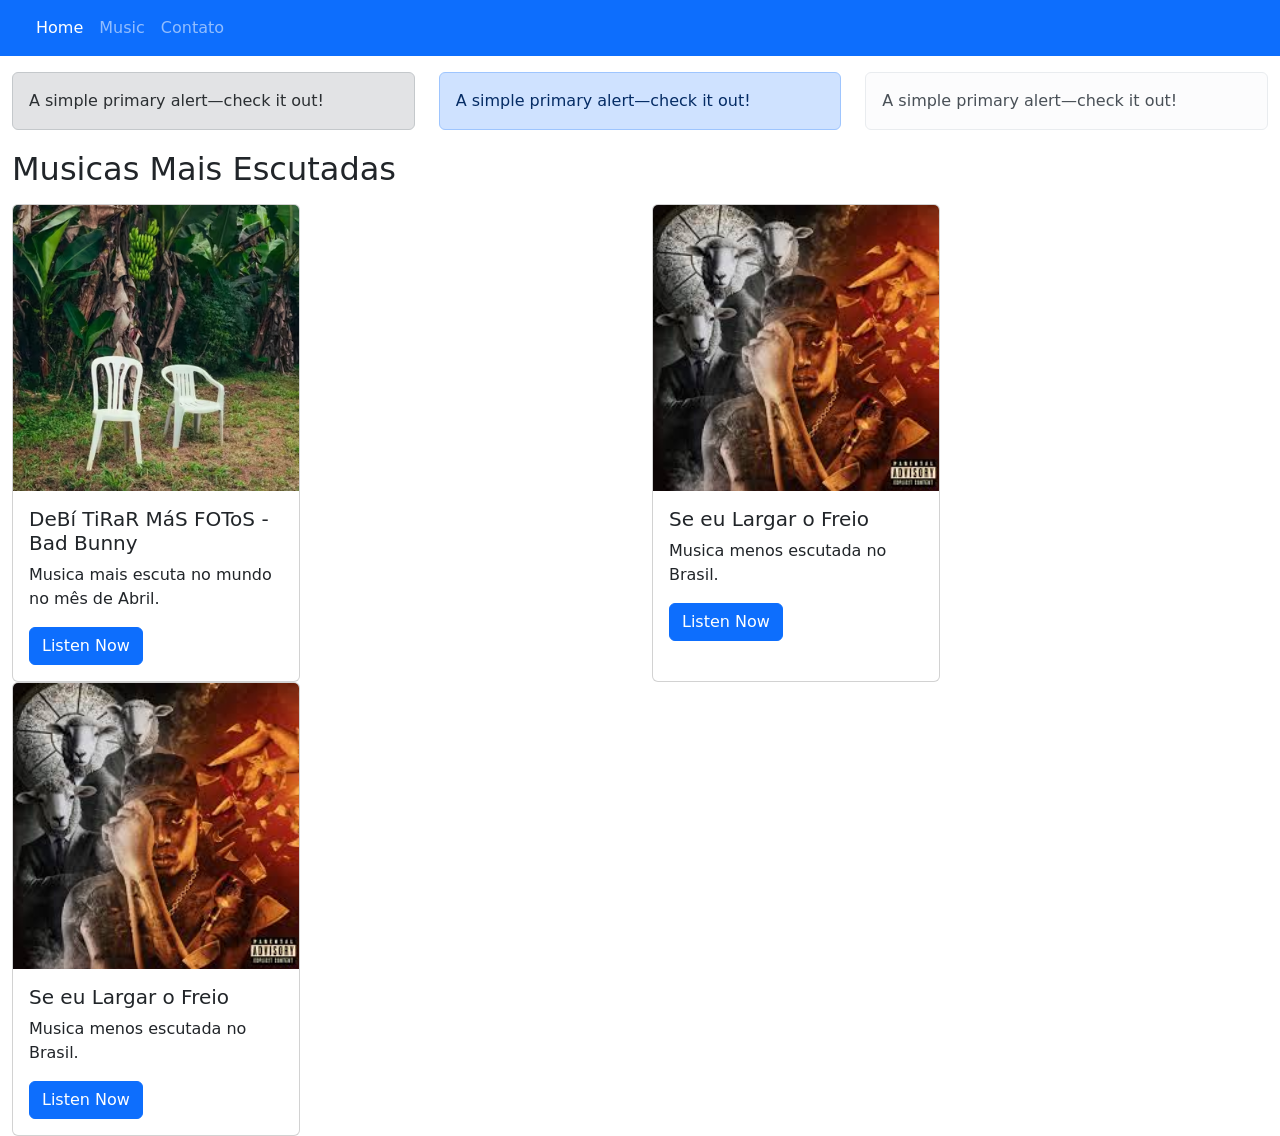
==== index.html @ 6cdc9604 "Projeto Bootstrap" ====
<!DOCTYPE html>
<html lang="en">

<head>
    <meta charset="UTF-8">
    <meta name="viewport" content="width=device-width, initial-scale=1.0">
    <title>Bootstrap - Aula</title>
    <link href="https://cdn.jsdelivr.net/npm/bootstrap@5.3.8/dist/css/bootstrap.min.css" rel="stylesheet">
    <link rel="stylesheet" href="css/style.css">
</head>

<body>

    <nav class="navbar navbar-expand-lg navbar-dark bg-primary">
        <div class="container-fluid">
            <a class="navbar-brand" href="#"><i class="bi bi-apple-music"></i></a>
            <button class="navbar-toggler" type="button" data-bs-toggle="collapse" data-bs-target="#navbarNav"
                aria-controls="navbarNav" aria-expanded="false" aria-label="Toggle navigation">
                <span class="navbar-toggler-icon"></span>
            </button>
            <div class="collapse navbar-collapse" id="navbarNav">
                <ul class="navbar-nav">
                    <li class="nav-item">
                        <a class="nav-link active" aria-current="page" href="index.html">Home</a>
                    </li>
                    <li class="nav-item">
                        <a class="nav-link" href="music.html">Music</a>
                    </li>
                    <li class="nav-item">
                        <a class="nav-link" href="contato.html">Contato</a>
                    </li>
                </ul>
            </div>
        </div>
    </nav>

    <div class="container-fluid mt-3">
        <div class="row ">
            <div class="col-md-4 col-sm-12">
                <div class="alert alert-secondary" role="alert">
                    A simple primary alert—check it out!
                </div>
            </div>
            <div class="col-md-4 col-sm-12">
                <div class="alert alert-primary" role="alert">
                    A simple primary alert—check it out!
                </div>
            </div>
            <div class="col-md-4 col-sm-12">
                <div class="alert alert-light" role="alert">
                    A simple primary alert—check it out!
                </div>
            </div>
        </div>

        <h2 class="mb-3 mt-1">Musicas Mais Escutadas</h2>
        <div class="row">
            <div class="col-md-6 col-sm-12">
                <div class="card h-100" style="width: 18rem;">
                    <img src="img/badbunny.avif" class="card-img-top" alt="...">
                    <div class="card-body">
                        <h5 class="card-title">DeBí TiRaR MáS FOToS - Bad Bunny</h5>
                        <p class="card-text">Musica mais escuta no mundo no mês de Abril.</p>
                        <a href="#" class="btn btn-primary">Listen Now</a>
                    </div>

                </div>

            </div>
            <div class="col-md-6 col-sm-12">
                <div class="card h-100" style="width: 18rem;">
                    <img src="img/largarfreio.jpg" class="card-img-top" alt="...">
                    <div class="card-body">
                        <h5 class="card-title">Se eu Largar o Freio</h5>
                        <p class="card-text">Musica menos escutada no Brasil.</p>
                        <a href="#" class="btn btn-primary">Listen Now</a>
                    </div>
                </div>
            </div>
                <div class="col-md-6 col-sm-12">
                    <div class="card h-100" style="width: 18rem;">
                        <img src="img/largarfreio.jpg" class="card-img-top" alt="...">
                        <div    class="card-body">
                            <h5 class="card-title">Se eu Largar o Freio</h5>
                            <p class="card-text">Musica menos escutada no Brasil.</p>
                            <a href="#" class="btn btn-primary">Listen Now</a>
                        </div>
                    </div>
            </div>
        </div>
    </div>


    <script src="https://cdn.jsdelivr.net/npm/bootstrap@5.3.8/dist/js/bootstrap.bundle.min.js"></script>
</body>

</html>
---- css/style.css ----
@import url("https://cdn.jsdelivr.net/npm/bootstrap-icons@1.13.1/font/bootstrap-icons.min.css");
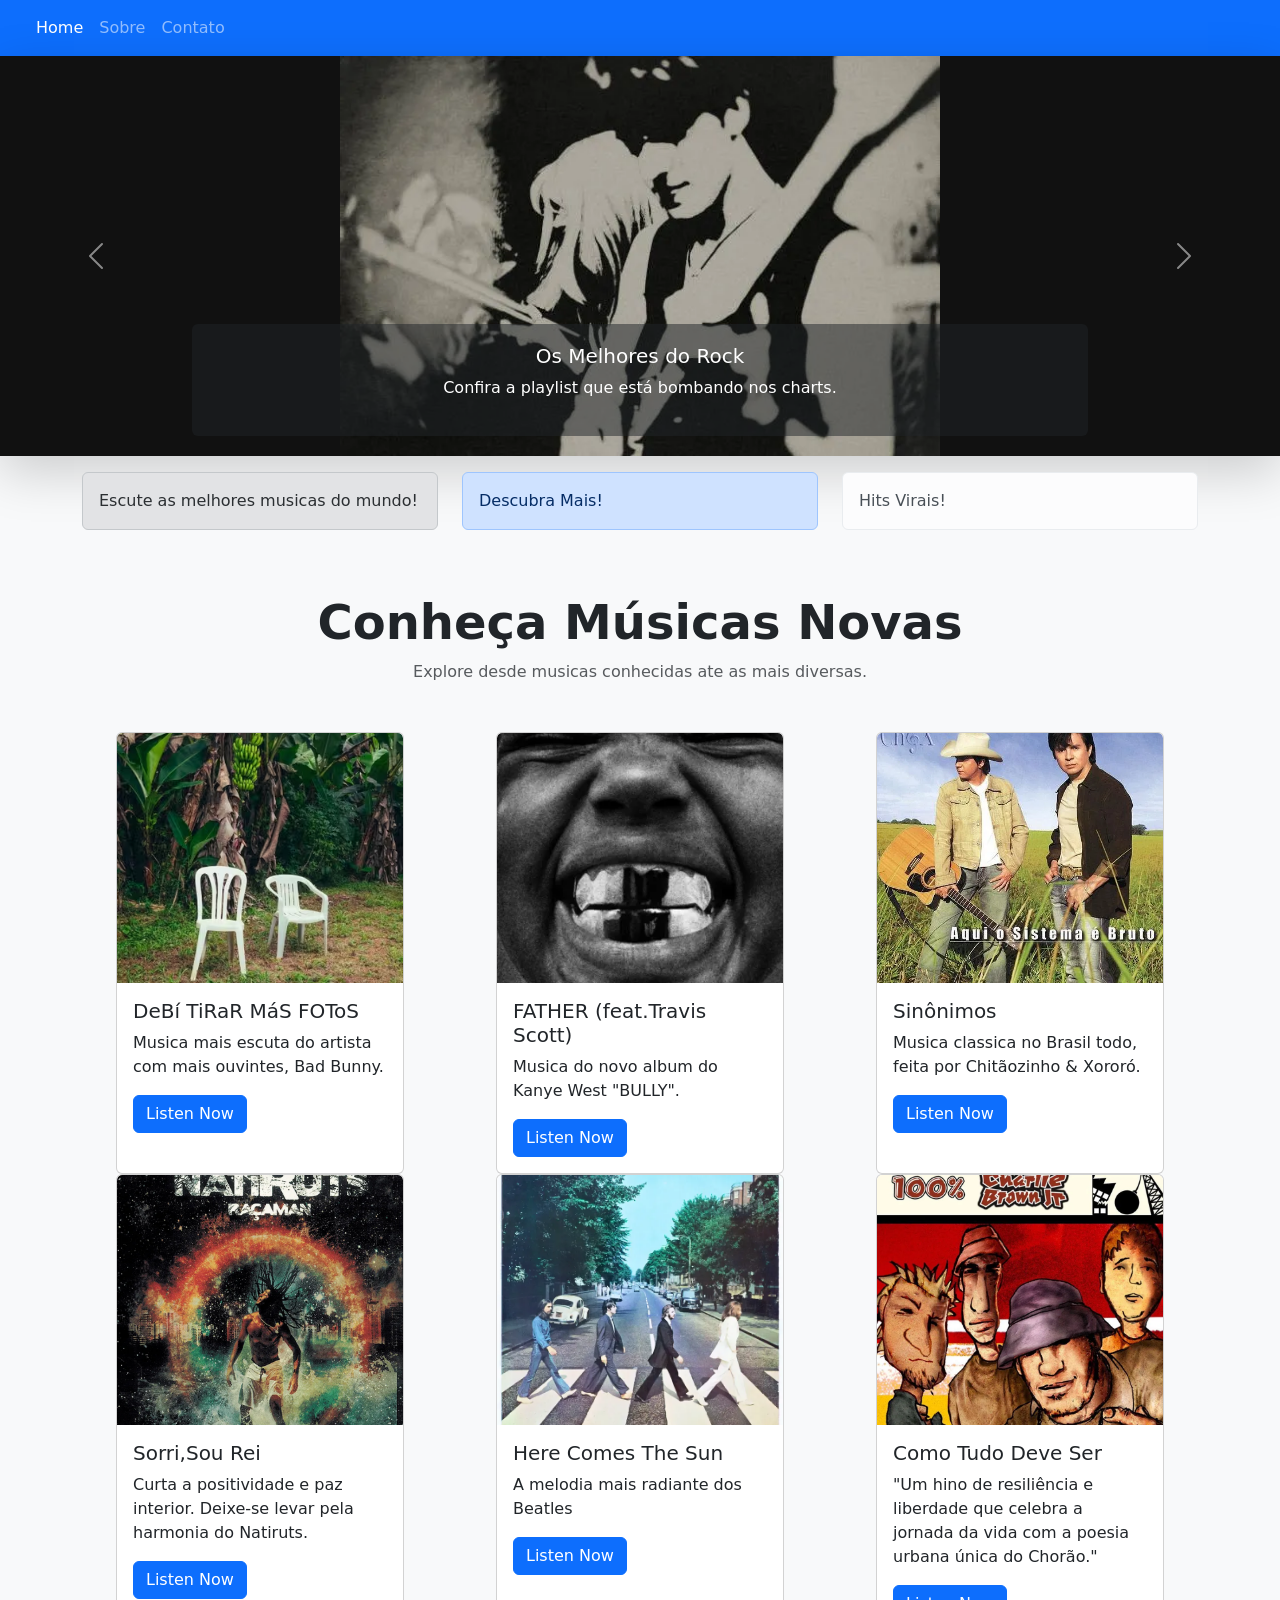
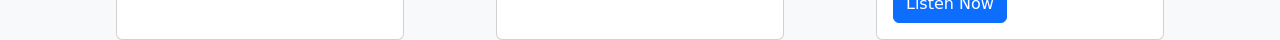
==== commit 4126ce2a: "Atividade Bootstrap" ====
--- a/index.html
+++ b/index.html
@@ -4,16 +4,27 @@
 <head>
     <meta charset="UTF-8">
     <meta name="viewport" content="width=device-width, initial-scale=1.0">
-    <title>Bootstrap - Aula</title>
+    <title>BootMusic</title>
+    <link rel="icon" href="img/iconemusic.webp" type="img">
     <link href="https://cdn.jsdelivr.net/npm/bootstrap@5.3.8/dist/css/bootstrap.min.css" rel="stylesheet">
     <link rel="stylesheet" href="css/style.css">
+    <style>
+
+        .card-img-top {
+            height: 250px;
+            object-fit: cover;
+        }
+        body {
+            background-color: #f8f9fa;
+        }
+    </style>
 </head>
 
 <body>
 
     <nav class="navbar navbar-expand-lg navbar-dark bg-primary">
         <div class="container-fluid">
-            <a class="navbar-brand" href="#"><i class="bi bi-apple-music"></i></a>
+            <a class="navbar-brand" href="index.html"><i class="bi bi-apple-music"></i></a>
             <button class="navbar-toggler" type="button" data-bs-toggle="collapse" data-bs-target="#navbarNav"
                 aria-controls="navbarNav" aria-expanded="false" aria-label="Toggle navigation">
                 <span class="navbar-toggler-icon"></span>
@@ -23,9 +34,11 @@
                     <li class="nav-item">
                         <a class="nav-link active" aria-current="page" href="index.html">Home</a>
                     </li>
+
                     <li class="nav-item">
-                        <a class="nav-link" href="music.html">Music</a>
+                        <a class="nav-link" href="sobre.html">Sobre</a>
                     </li>
+
                     <li class="nav-item">
                         <a class="nav-link" href="contato.html">Contato</a>
                     </li>
@@ -34,61 +47,121 @@
         </div>
     </nav>
 
-    <div class="container-fluid mt-3">
+    <div id="heroCarousel" class="carousel slide carousel-fade shadow-lg" data-bs-ride="carousel">
+  <div class="carousel-inner">
+    <div class="carousel-item active" style="height: 400px;">
+      <img src="img/rock.webp" class="d-block w-100 h-100 object-fit-cover" alt="Rock">
+      <div class="carousel-caption d-none d-md-block bg-dark bg-opacity-50 rounded">
+        <h5>Os Melhores do Rock</h5>
+        <p>Confira a playlist que está bombando nos charts.</p>
+      </div>
+    </div>
+    <div class="carousel-item" style="height: 400px;">
+      <img src="img/Natiruts-Leve-com-Voce.webp" class="d-block w-100 h-100 object-fit-cover" alt="DJ">
+      <div class="carousel-caption d-none d-md-block bg-dark bg-opacity-50 rounded">
+        <h5>As melhores do Natiruts</h5>
+        <p>Alegre seus dias com as melhores musicas reggae.</p>
+      </div>
+    </div>
+  </div>
+  <button class="carousel-control-prev" type="button" data-bs-target="#heroCarousel" data-bs-slide="prev">
+    <span class="carousel-control-prev-icon" aria-hidden="true"></span>
+  </button>
+  <button class="carousel-control-next" type="button" data-bs-target="#heroCarousel" data-bs-slide="next">
+    <span class="carousel-control-next-icon" aria-hidden="true"></span>
+  </button>
+</div>
+
+
+    <div class="container mt-3">
         <div class="row ">
             <div class="col-md-4 col-sm-12">
                 <div class="alert alert-secondary" role="alert">
-                    A simple primary alert—check it out!
+                   Escute as melhores musicas do mundo!
                 </div>
             </div>
             <div class="col-md-4 col-sm-12">
                 <div class="alert alert-primary" role="alert">
-                    A simple primary alert—check it out!
+                    Descubra Mais!
                 </div>
             </div>
             <div class="col-md-4 col-sm-12">
                 <div class="alert alert-light" role="alert">
-                    A simple primary alert—check it out!
+                   Hits Virais!
                 </div>
             </div>
         </div>
 
-        <h2 class="mb-3 mt-1">Musicas Mais Escutadas</h2>
+        <div class="text-center my-5">
+    <h2 class="display-5 fw-bold text-gradient">Conheça Músicas Novas</h2>
+    <p class="text-muted">Explore desde musicas conhecidas ate as mais diversas.</p>
+</div>
         <div class="row">
-            <div class="col-md-6 col-sm-12">
+            <div class="col-md-4 col-sm-12 d-flex justify-content-center">
                 <div class="card h-100" style="width: 18rem;">
                     <img src="img/badbunny.avif" class="card-img-top" alt="...">
                     <div class="card-body">
-                        <h5 class="card-title">DeBí TiRaR MáS FOToS - Bad Bunny</h5>
-                        <p class="card-text">Musica mais escuta no mundo no mês de Abril.</p>
-                        <a href="#" class="btn btn-primary">Listen Now</a>
-                    </div>
-
-                </div>
-
-            </div>
-            <div class="col-md-6 col-sm-12">
-                <div class="card h-100" style="width: 18rem;">
-                    <img src="img/largarfreio.jpg" class="card-img-top" alt="...">
-                    <div class="card-body">
-                        <h5 class="card-title">Se eu Largar o Freio</h5>
-                        <p class="card-text">Musica menos escutada no Brasil.</p>
+                        <h5 class="card-title">DeBí TiRaR MáS FOToS</h5>
+                        <p class="card-text">Musica mais escuta do artista com mais ouvintes, Bad Bunny.</p>
                         <a href="#" class="btn btn-primary">Listen Now</a>
                     </div>
                 </div>
             </div>
-                <div class="col-md-6 col-sm-12">
-                    <div class="card h-100" style="width: 18rem;">
-                        <img src="img/largarfreio.jpg" class="card-img-top" alt="...">
-                        <div    class="card-body">
-                            <h5 class="card-title">Se eu Largar o Freio</h5>
-                            <p class="card-text">Musica menos escutada no Brasil.</p>
-                            <a href="#" class="btn btn-primary">Listen Now</a>
-                        </div>
+                <div class="col-md-4 col-sm-12 d-flex justify-content-center">
+                     <div class="card h-100" style="width: 18rem;">
+                    <img src="img/bullyye.webp" class="card-img-top" alt="...">
+                    <div class="card-body">
+                        <h5 class="card-title">FATHER (feat.Travis Scott)</h5>
+                        <p class="card-text">Musica do novo album do Kanye West "BULLY".</p>
+                        <a href="#" class="btn btn-primary">Listen Now</a>
+                     </div>
                     </div>
+             </div>
+                 <div class="col-md-4 col-sm-12 d-flex justify-content-center">
+                <div class="card h-100" style="width: 18rem;">
+                    <img src="img/sinonimos.webp" class="card-img-top" alt="...">
+                    <div class="card-body">
+                        <h5 class="card-title">Sinônimos</h5>
+                        <p class="card-text">Musica classica no Brasil todo, feita por Chitãozinho & Xororó.</p>
+                        <a href="#" class="btn btn-primary">Listen Now</a>
+                    </div>
+                </div>
+            </div>
+                 <div class="col-md-4 col-sm-12 d-flex justify-content-center">
+                <div class="card h-100" style="width: 18rem;">
+                    <img src="img/natirutssorri.webp" class="card-img-top" alt="...">
+                    <div class="card-body">
+                        <h5 class="card-title">Sorri,Sou Rei</h5>
+                        <p class="card-text">Curta a positividade e paz interior. Deixe-se levar pela harmonia do Natiruts.</p>
+                        <a href="#" class="btn btn-primary">Listen Now</a>
+                    </div>
+                </div>
+            </div>
+                 <div class="col-md-4 col-sm-12 d-flex justify-content-center">
+                <div class="card h-100" style="width: 18rem;">
+                    <img src="img/beatlescard.webp" class="card-img-top" alt="...">
+                    <div class="card-body">
+                        <h5 class="card-title">Here Comes The Sun</h5>
+                        <p class="card-text">A melodia mais radiante dos Beatles</p>
+                        <a href="#" class="btn btn-primary">Listen Now</a>
+                    </div>
+                </div>
+            </div>
+             <div class="col-md-4 col-sm-12 d-flex justify-content-center">
+                <div class="card h-100" style="width: 18rem;">
+                    <img src="img/charliebrownjr.webp" class="card-img-top" alt="...">
+                    <div class="card-body">
+                        <h5 class="card-title">Como Tudo Deve Ser</h5>
+                        <p class="card-text">"Um hino de resiliência e liberdade que celebra a jornada da vida com a poesia urbana única do Chorão."</p>
+                        <a href="#" class="btn btn-primary">Listen Now</a>
+                    </div>
+                </div>
             </div>
         </div>
     </div>
+
+
+
 
 
     <script src="https://cdn.jsdelivr.net/npm/bootstrap@5.3.8/dist/js/bootstrap.bundle.min.js"></script>
--- a/css/style.css
+++ b/css/style.css
@@ -1 +1,27 @@
-@import url("https://cdn.jsdelivr.net/npm/bootstrap-icons@1.13.1/font/bootstrap-icons.min.css");+@import url("https://cdn.jsdelivr.net/npm/bootstrap-icons@1.13.1/font/bootstrap-icons.min.css");
+.card:hover {
+transform: translateY(-10px); 
+    box-shadow: 0 10px 20px rgba(0, 0, 0, 0.2) !important; 
+    border-color: #007bff;
+}
+.card {
+    transition: transform 0.3s ease, box-shadow 0.3s ease; 
+    cursor: pointer;
+    overflow: hidden;
+}
+
+.card:hover .card-img-top {
+    transform: scale(1.05);
+    transition: transform 0.3s ease;
+}
+
+.carousel-item {
+    background-color: #111; /* Fundo escuro para preencher os lados */
+}
+
+.carousel-item img {
+    height: 400px;
+    width: auto !important; 
+    margin: 0 auto; 
+    object-fit: contain; 
+}
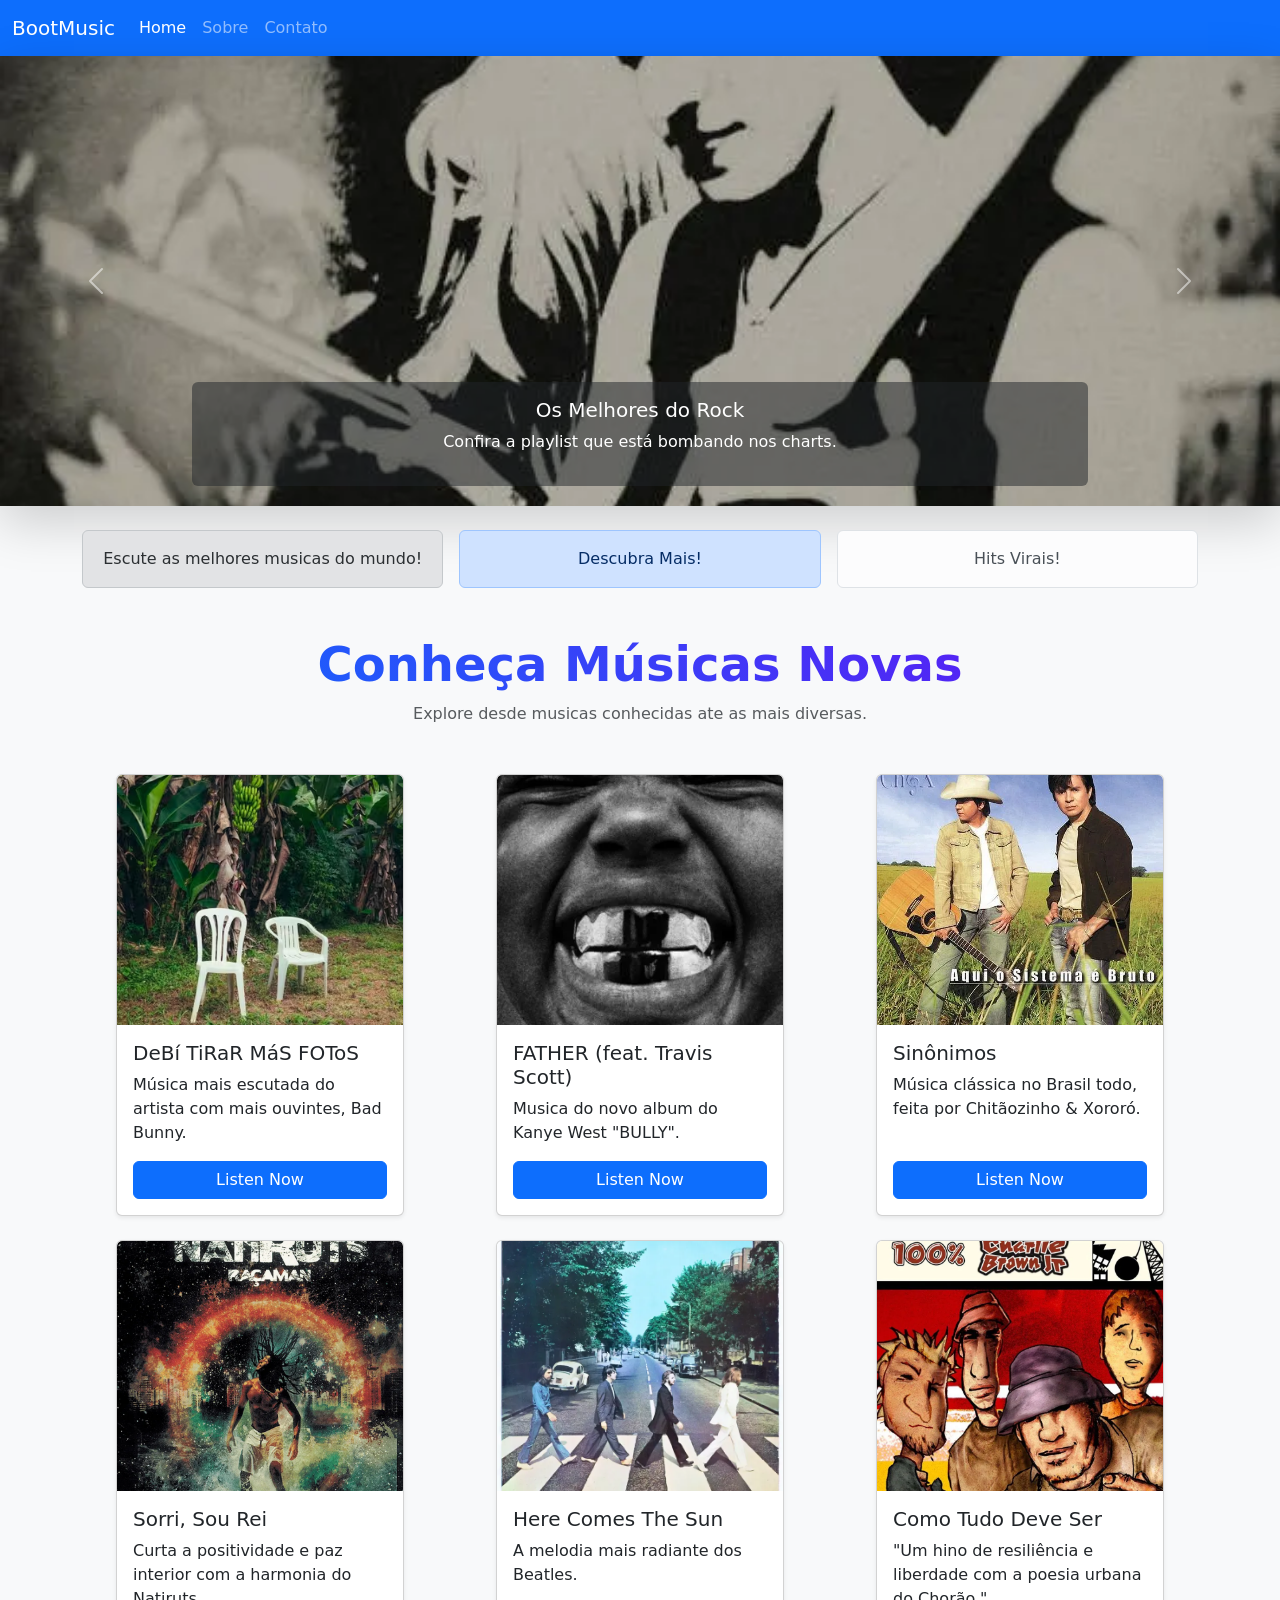
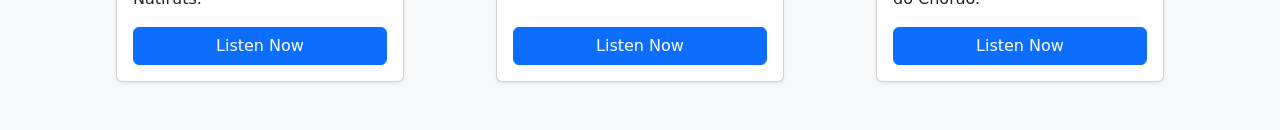
==== commit 5d300360: "DSM Bootstrap" ====
--- a/index.html
+++ b/index.html
@@ -1,30 +1,55 @@
 <!DOCTYPE html>
-<html lang="en">
+<html lang="pt-br">
 
 <head>
     <meta charset="UTF-8">
     <meta name="viewport" content="width=device-width, initial-scale=1.0">
     <title>BootMusic</title>
-    <link rel="icon" href="img/iconemusic.webp" type="img">
-    <link href="https://cdn.jsdelivr.net/npm/bootstrap@5.3.8/dist/css/bootstrap.min.css" rel="stylesheet">
+    <link rel="icon" href="img/iconemusic.webp" type="image/webp">
+    <link href="https://cdn.jsdelivr.net/npm/bootstrap@5.3.3/dist/css/bootstrap.min.css" rel="stylesheet">
+    <link rel="stylesheet" href="https://cdn.jsdelivr.net/npm/bootstrap-icons@1.11.3/font/bootstrap-icons.min.css">
     <link rel="stylesheet" href="css/style.css">
     <style>
+        #heroCarousel .carousel-item {
+            height: 300px; 
+            background-color: #000;
+        }
+
+        #heroCarousel img {
+            width: 100%;
+            height: 100%;
+            object-fit: cover;
+            object-position: center;
+        }
+
+        @media (min-width: 768px) {
+            #heroCarousel .carousel-item {
+                height: 450px;
+            }
+        }
 
         .card-img-top {
             height: 250px;
             object-fit: cover;
         }
+
         body {
             background-color: #f8f9fa;
+        }
+        
+        .text-gradient {
+            background: linear-gradient(45deg, #0d6efd, #6610f2);
+            -webkit-background-clip: text;
+            -webkit-text-fill-color: transparent;
         }
     </style>
 </head>
 
 <body>
 
-    <nav class="navbar navbar-expand-lg navbar-dark bg-primary">
+    <nav class="navbar navbar-expand-lg navbar-dark bg-primary shadow-sm">
         <div class="container-fluid">
-            <a class="navbar-brand" href="index.html"><i class="bi bi-apple-music"></i></a>
+            <a class="navbar-brand" href="index.html"><i class="bi bi-apple-music"></i> BootMusic</a>
             <button class="navbar-toggler" type="button" data-bs-toggle="collapse" data-bs-target="#navbarNav"
                 aria-controls="navbarNav" aria-expanded="false" aria-label="Toggle navigation">
                 <span class="navbar-toggler-icon"></span>
@@ -34,11 +59,9 @@
                     <li class="nav-item">
                         <a class="nav-link active" aria-current="page" href="index.html">Home</a>
                     </li>
-
-                    <li class="nav-item">
+                     <li class="nav-item">
                         <a class="nav-link" href="sobre.html">Sobre</a>
-                    </li>
-
+                        </li>
                     <li class="nav-item">
                         <a class="nav-link" href="contato.html">Contato</a>
                     </li>
@@ -48,123 +71,119 @@
     </nav>
 
     <div id="heroCarousel" class="carousel slide carousel-fade shadow-lg" data-bs-ride="carousel">
-  <div class="carousel-inner">
-    <div class="carousel-item active" style="height: 400px;">
-      <img src="img/rock.webp" class="d-block w-100 h-100 object-fit-cover" alt="Rock">
-      <div class="carousel-caption d-none d-md-block bg-dark bg-opacity-50 rounded">
-        <h5>Os Melhores do Rock</h5>
-        <p>Confira a playlist que está bombando nos charts.</p>
-      </div>
+        <div class="carousel-inner">
+            <div class="carousel-item active">
+                <img src="img/rock.webp" class="d-block w-100" alt="Rock">
+                <div class="carousel-caption bg-dark bg-opacity-50 rounded p-3">
+                    <h5>Os Melhores do Rock</h5>
+                    <p class="d-none d-sm-block">Confira a playlist que está bombando nos charts.</p>
+                </div>
+            </div>
+            <div class="carousel-item">
+                <img src="img/Natiruts-Leve-com-Voce.webp" class="d-block w-100" alt="Natiruts">
+                <div class="carousel-caption bg-dark bg-opacity-50 rounded p-3">
+                    <h5>As melhores do Natiruts</h5>
+                    <p class="d-none d-sm-block">Alegre seus dias com as melhores musicas reggae.</p>
+                </div>
+            </div>
+        </div>
+        <button class="carousel-control-prev" type="button" data-bs-target="#heroCarousel" data-bs-slide="prev">
+            <span class="carousel-control-prev-icon" aria-hidden="true"></span>
+        </button>
+        <button class="carousel-control-next" type="button" data-bs-target="#heroCarousel" data-bs-slide="next">
+            <span class="carousel-control-next-icon" aria-hidden="true"></span>
+        </button>
     </div>
-    <div class="carousel-item" style="height: 400px;">
-      <img src="img/Natiruts-Leve-com-Voce.webp" class="d-block w-100 h-100 object-fit-cover" alt="DJ">
-      <div class="carousel-caption d-none d-md-block bg-dark bg-opacity-50 rounded">
-        <h5>As melhores do Natiruts</h5>
-        <p>Alegre seus dias com as melhores musicas reggae.</p>
-      </div>
-    </div>
-  </div>
-  <button class="carousel-control-prev" type="button" data-bs-target="#heroCarousel" data-bs-slide="prev">
-    <span class="carousel-control-prev-icon" aria-hidden="true"></span>
-  </button>
-  <button class="carousel-control-next" type="button" data-bs-target="#heroCarousel" data-bs-slide="next">
-    <span class="carousel-control-next-icon" aria-hidden="true"></span>
-  </button>
-</div>
 
-
-    <div class="container mt-3">
-        <div class="row ">
+    <div class="container mt-4">
+        <div class="row g-3">
             <div class="col-md-4 col-sm-12">
-                <div class="alert alert-secondary" role="alert">
-                   Escute as melhores musicas do mundo!
+                <div class="alert alert-secondary text-center mb-0" role="alert">
+                    Escute as melhores musicas do mundo!
                 </div>
             </div>
             <div class="col-md-4 col-sm-12">
-                <div class="alert alert-primary" role="alert">
+                <div class="alert alert-primary text-center mb-0" role="alert">
                     Descubra Mais!
                 </div>
             </div>
             <div class="col-md-4 col-sm-12">
-                <div class="alert alert-light" role="alert">
-                   Hits Virais!
+                <div class="alert alert-light border text-center mb-0" role="alert">
+                    Hits Virais!
                 </div>
             </div>
         </div>
 
         <div class="text-center my-5">
-    <h2 class="display-5 fw-bold text-gradient">Conheça Músicas Novas</h2>
-    <p class="text-muted">Explore desde musicas conhecidas ate as mais diversas.</p>
-</div>
-        <div class="row">
+            <h2 class="display-5 fw-bold text-gradient">Conheça Músicas Novas</h2>
+            <p class="text-muted">Explore desde musicas conhecidas ate as mais diversas.</p>
+        </div>
+
+        <div class="row gy-4 mb-5">
             <div class="col-md-4 col-sm-12 d-flex justify-content-center">
-                <div class="card h-100" style="width: 18rem;">
-                    <img src="img/badbunny.avif" class="card-img-top" alt="...">
-                    <div class="card-body">
+                <div class="card h-100 shadow-sm" style="width: 18rem;">
+                    <img src="img/badbunny.avif" class="card-img-top" alt="Bad Bunny">
+                    <div class="card-body d-flex flex-column">
                         <h5 class="card-title">DeBí TiRaR MáS FOToS</h5>
-                        <p class="card-text">Musica mais escuta do artista com mais ouvintes, Bad Bunny.</p>
-                        <a href="#" class="btn btn-primary">Listen Now</a>
+                        <p class="card-text">Música mais escutada do artista com mais ouvintes, Bad Bunny.</p>
+                        <a href="#" class="btn btn-primary mt-auto">Listen Now</a>
                     </div>
                 </div>
             </div>
-                <div class="col-md-4 col-sm-12 d-flex justify-content-center">
-                     <div class="card h-100" style="width: 18rem;">
-                    <img src="img/bullyye.webp" class="card-img-top" alt="...">
-                    <div class="card-body">
-                        <h5 class="card-title">FATHER (feat.Travis Scott)</h5>
+            <div class="col-md-4 col-sm-12 d-flex justify-content-center">
+                <div class="card h-100 shadow-sm" style="width: 18rem;">
+                    <img src="img/bullyye.webp" class="card-img-top" alt="Kanye West">
+                    <div class="card-body d-flex flex-column">
+                        <h5 class="card-title">FATHER (feat. Travis Scott)</h5>
                         <p class="card-text">Musica do novo album do Kanye West "BULLY".</p>
-                        <a href="#" class="btn btn-primary">Listen Now</a>
-                     </div>
-                    </div>
-             </div>
-                 <div class="col-md-4 col-sm-12 d-flex justify-content-center">
-                <div class="card h-100" style="width: 18rem;">
-                    <img src="img/sinonimos.webp" class="card-img-top" alt="...">
-                    <div class="card-body">
-                        <h5 class="card-title">Sinônimos</h5>
-                        <p class="card-text">Musica classica no Brasil todo, feita por Chitãozinho & Xororó.</p>
-                        <a href="#" class="btn btn-primary">Listen Now</a>
+                        <a href="#" class="btn btn-primary mt-auto">Listen Now</a>
                     </div>
                 </div>
             </div>
-                 <div class="col-md-4 col-sm-12 d-flex justify-content-center">
-                <div class="card h-100" style="width: 18rem;">
-                    <img src="img/natirutssorri.webp" class="card-img-top" alt="...">
-                    <div class="card-body">
-                        <h5 class="card-title">Sorri,Sou Rei</h5>
-                        <p class="card-text">Curta a positividade e paz interior. Deixe-se levar pela harmonia do Natiruts.</p>
-                        <a href="#" class="btn btn-primary">Listen Now</a>
+            <div class="col-md-4 col-sm-12 d-flex justify-content-center">
+                <div class="card h-100 shadow-sm" style="width: 18rem;">
+                    <img src="img/sinonimos.webp" class="card-img-top" alt="Sertanejo">
+                    <div class="card-body d-flex flex-column">
+                        <h5 class="card-title">Sinônimos</h5>
+                        <p class="card-text">Música clássica no Brasil todo, feita por Chitãozinho & Xororó.</p>
+                        <a href="#" class="btn btn-primary mt-auto">Listen Now</a>
                     </div>
                 </div>
             </div>
-                 <div class="col-md-4 col-sm-12 d-flex justify-content-center">
-                <div class="card h-100" style="width: 18rem;">
-                    <img src="img/beatlescard.webp" class="card-img-top" alt="...">
-                    <div class="card-body">
-                        <h5 class="card-title">Here Comes The Sun</h5>
-                        <p class="card-text">A melodia mais radiante dos Beatles</p>
-                        <a href="#" class="btn btn-primary">Listen Now</a>
+            <div class="col-md-4 col-sm-12 d-flex justify-content-center">
+                <div class="card h-100 shadow-sm" style="width: 18rem;">
+                    <img src="img/natirutssorri.webp" class="card-img-top" alt="Natiruts">
+                    <div class="card-body d-flex flex-column">
+                        <h5 class="card-title">Sorri, Sou Rei</h5>
+                        <p class="card-text">Curta a positividade e paz interior com a harmonia do Natiruts.</p>
+                        <a href="#" class="btn btn-primary mt-auto">Listen Now</a>
                     </div>
                 </div>
             </div>
-             <div class="col-md-4 col-sm-12 d-flex justify-content-center">
-                <div class="card h-100" style="width: 18rem;">
-                    <img src="img/charliebrownjr.webp" class="card-img-top" alt="...">
-                    <div class="card-body">
+            <div class="col-md-4 col-sm-12 d-flex justify-content-center">
+                <div class="card h-100 shadow-sm" style="width: 18rem;">
+                    <img src="img/beatlescard.webp" class="card-img-top" alt="Beatles">
+                    <div class="card-body d-flex flex-column">
+                        <h5 class="card-title">Here Comes The Sun</h5>
+                        <p class="card-text">A melodia mais radiante dos Beatles.</p>
+                        <a href="#" class="btn btn-primary mt-auto">Listen Now</a>
+                    </div>
+                </div>
+            </div>
+            <div class="col-md-4 col-sm-12 d-flex justify-content-center">
+                <div class="card h-100 shadow-sm" style="width: 18rem;">
+                    <img src="img/charliebrownjr.webp" class="card-img-top" alt="CBJR">
+                    <div class="card-body d-flex flex-column">
                         <h5 class="card-title">Como Tudo Deve Ser</h5>
-                        <p class="card-text">"Um hino de resiliência e liberdade que celebra a jornada da vida com a poesia urbana única do Chorão."</p>
-                        <a href="#" class="btn btn-primary">Listen Now</a>
+                        <p class="card-text">"Um hino de resiliência e liberdade com a poesia urbana do Chorão."</p>
+                        <a href="#" class="btn btn-primary mt-auto">Listen Now</a>
                     </div>
                 </div>
             </div>
         </div>
     </div>
 
-
-
-
-
-    <script src="https://cdn.jsdelivr.net/npm/bootstrap@5.3.8/dist/js/bootstrap.bundle.min.js"></script>
+    <script src="https://cdn.jsdelivr.net/npm/bootstrap@5.3.3/dist/js/bootstrap.bundle.min.js"></script>
 </body>
 
 </html>
--- a/css/style.css
+++ b/css/style.css
@@ -16,12 +16,5 @@
 }
 
 .carousel-item {
-    background-color: #111; /* Fundo escuro para preencher os lados */
+    background-color: #111; 
 }
-
-.carousel-item img {
-    height: 400px;
-    width: auto !important; 
-    margin: 0 auto; 
-    object-fit: contain; 
-}
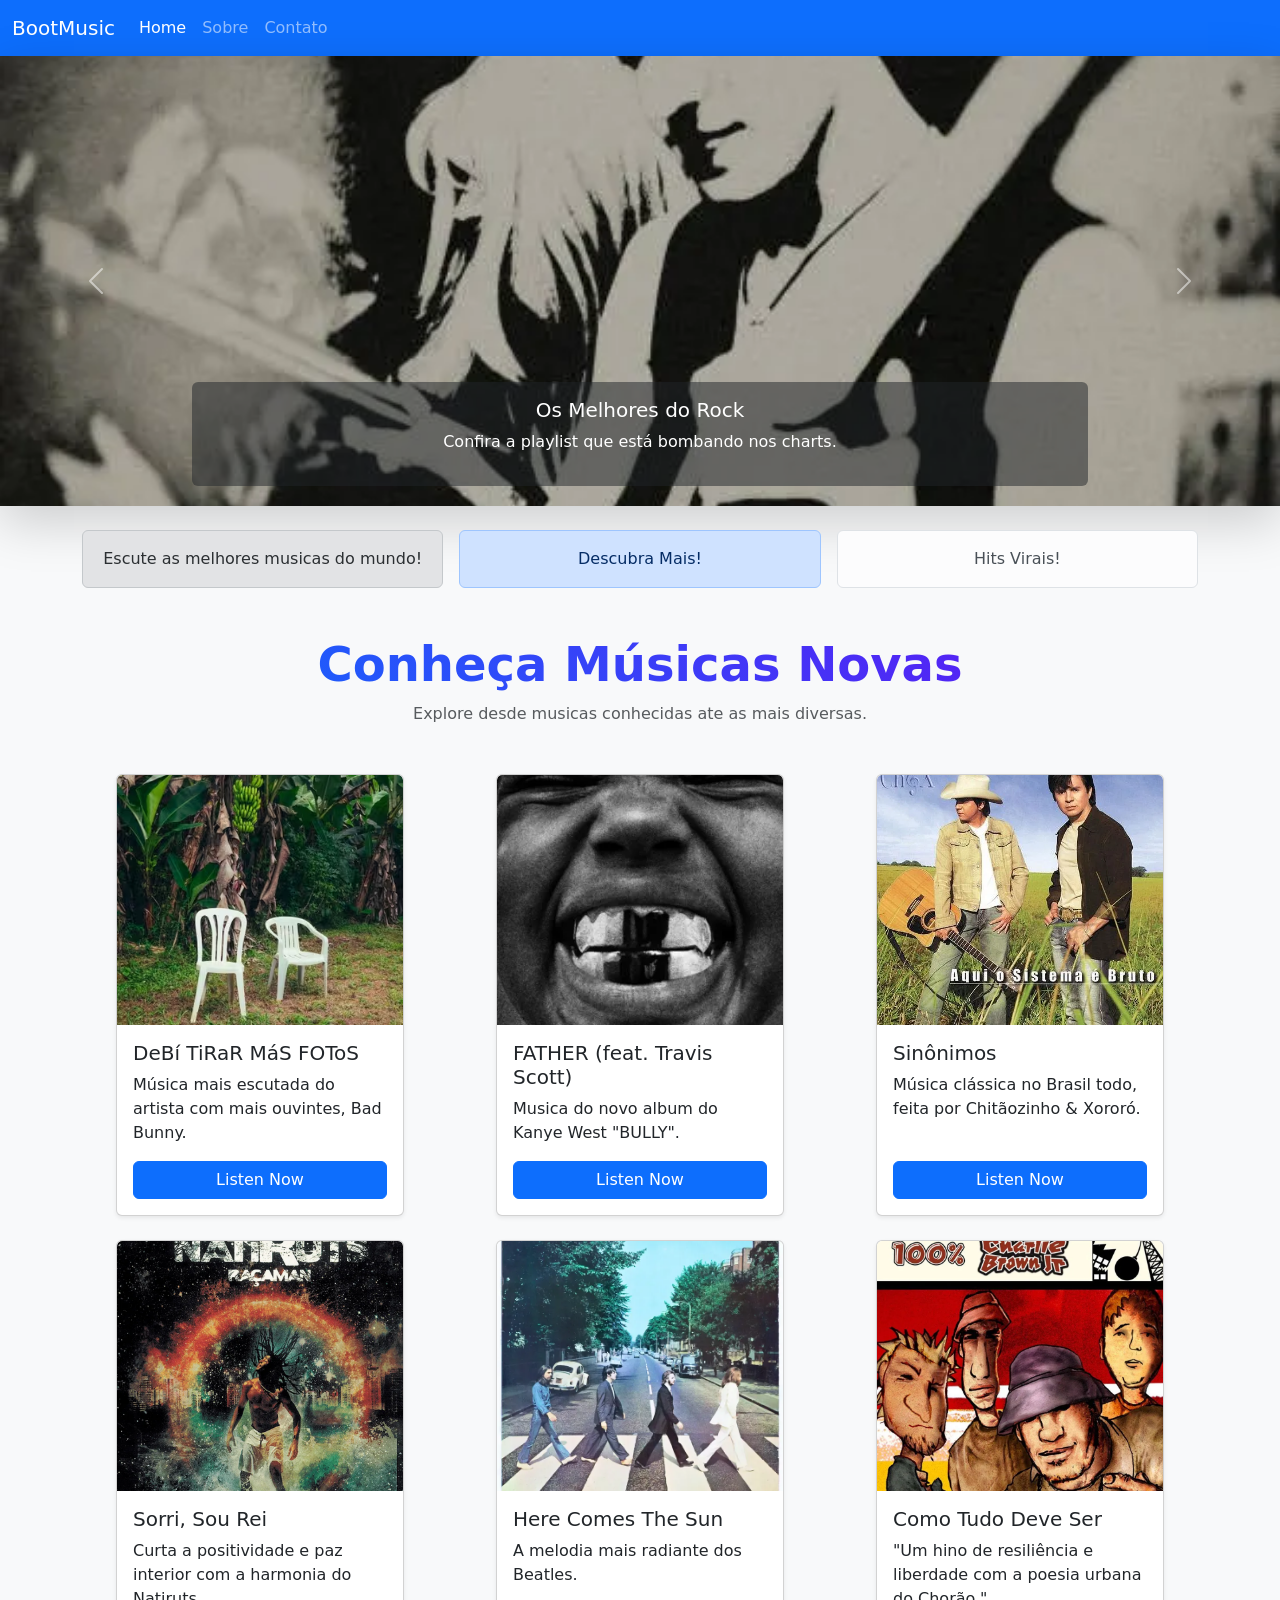
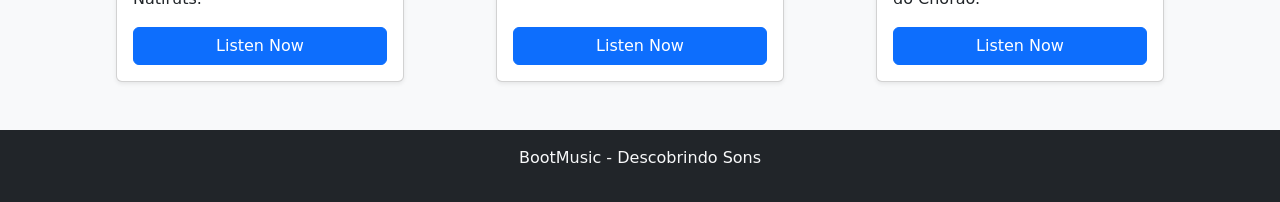
==== commit cbed2994: "DSM - Bootstrap" ====
--- a/index.html
+++ b/index.html
@@ -136,7 +136,7 @@
                     <div class="card-body d-flex flex-column">
                         <h5 class="card-title">FATHER (feat. Travis Scott)</h5>
                         <p class="card-text">Musica do novo album do Kanye West "BULLY".</p>
-                        <a href="#" class="btn btn-primary mt-auto">Listen Now</a>
+                        <a href="https://music.youtube.com/watch?v=unypqeWmyNI" class="btn btn-primary mt-auto">Listen Now</a>
                     </div>
                 </div>
             </div>
@@ -146,7 +146,7 @@
                     <div class="card-body d-flex flex-column">
                         <h5 class="card-title">Sinônimos</h5>
                         <p class="card-text">Música clássica no Brasil todo, feita por Chitãozinho & Xororó.</p>
-                        <a href="#" class="btn btn-primary mt-auto">Listen Now</a>
+                        <a href="https://music.youtube.com/watch?v=LTiDacUjU-w" class="btn btn-primary mt-auto">Listen Now</a>
                     </div>
                 </div>
             </div>
@@ -156,7 +156,7 @@
                     <div class="card-body d-flex flex-column">
                         <h5 class="card-title">Sorri, Sou Rei</h5>
                         <p class="card-text">Curta a positividade e paz interior com a harmonia do Natiruts.</p>
-                        <a href="#" class="btn btn-primary mt-auto">Listen Now</a>
+                        <a href="https://music.youtube.com/watch?v=8Xv6FZ_6V60" class="btn btn-primary mt-auto">Listen Now</a>
                     </div>
                 </div>
             </div>
@@ -166,7 +166,7 @@
                     <div class="card-body d-flex flex-column">
                         <h5 class="card-title">Here Comes The Sun</h5>
                         <p class="card-text">A melodia mais radiante dos Beatles.</p>
-                        <a href="#" class="btn btn-primary mt-auto">Listen Now</a>
+                        <a href="https://music.youtube.com/watch?v=xUNqsfFUwhY" class="btn btn-primary mt-auto">Listen Now</a>
                     </div>
                 </div>
             </div>
@@ -176,13 +176,21 @@
                     <div class="card-body d-flex flex-column">
                         <h5 class="card-title">Como Tudo Deve Ser</h5>
                         <p class="card-text">"Um hino de resiliência e liberdade com a poesia urbana do Chorão."</p>
-                        <a href="#" class="btn btn-primary mt-auto">Listen Now</a>
+                        <a href="https://music.youtube.com/watch?v=k7pr4VTk5cQ" class="btn btn-primary mt-auto">Listen Now</a>
                     </div>
                 </div>
             </div>
         </div>
     </div>
 
+    <footer class="bg-dark text-light text-center p-3 mt-5">
+<div class="container">
+    <div class="row">
+        <p>BootMusic - Descobrindo Sons</p>
+    </div>
+</div>
+    </footer>
+
     <script src="https://cdn.jsdelivr.net/npm/bootstrap@5.3.3/dist/js/bootstrap.bundle.min.js"></script>
 </body>
 
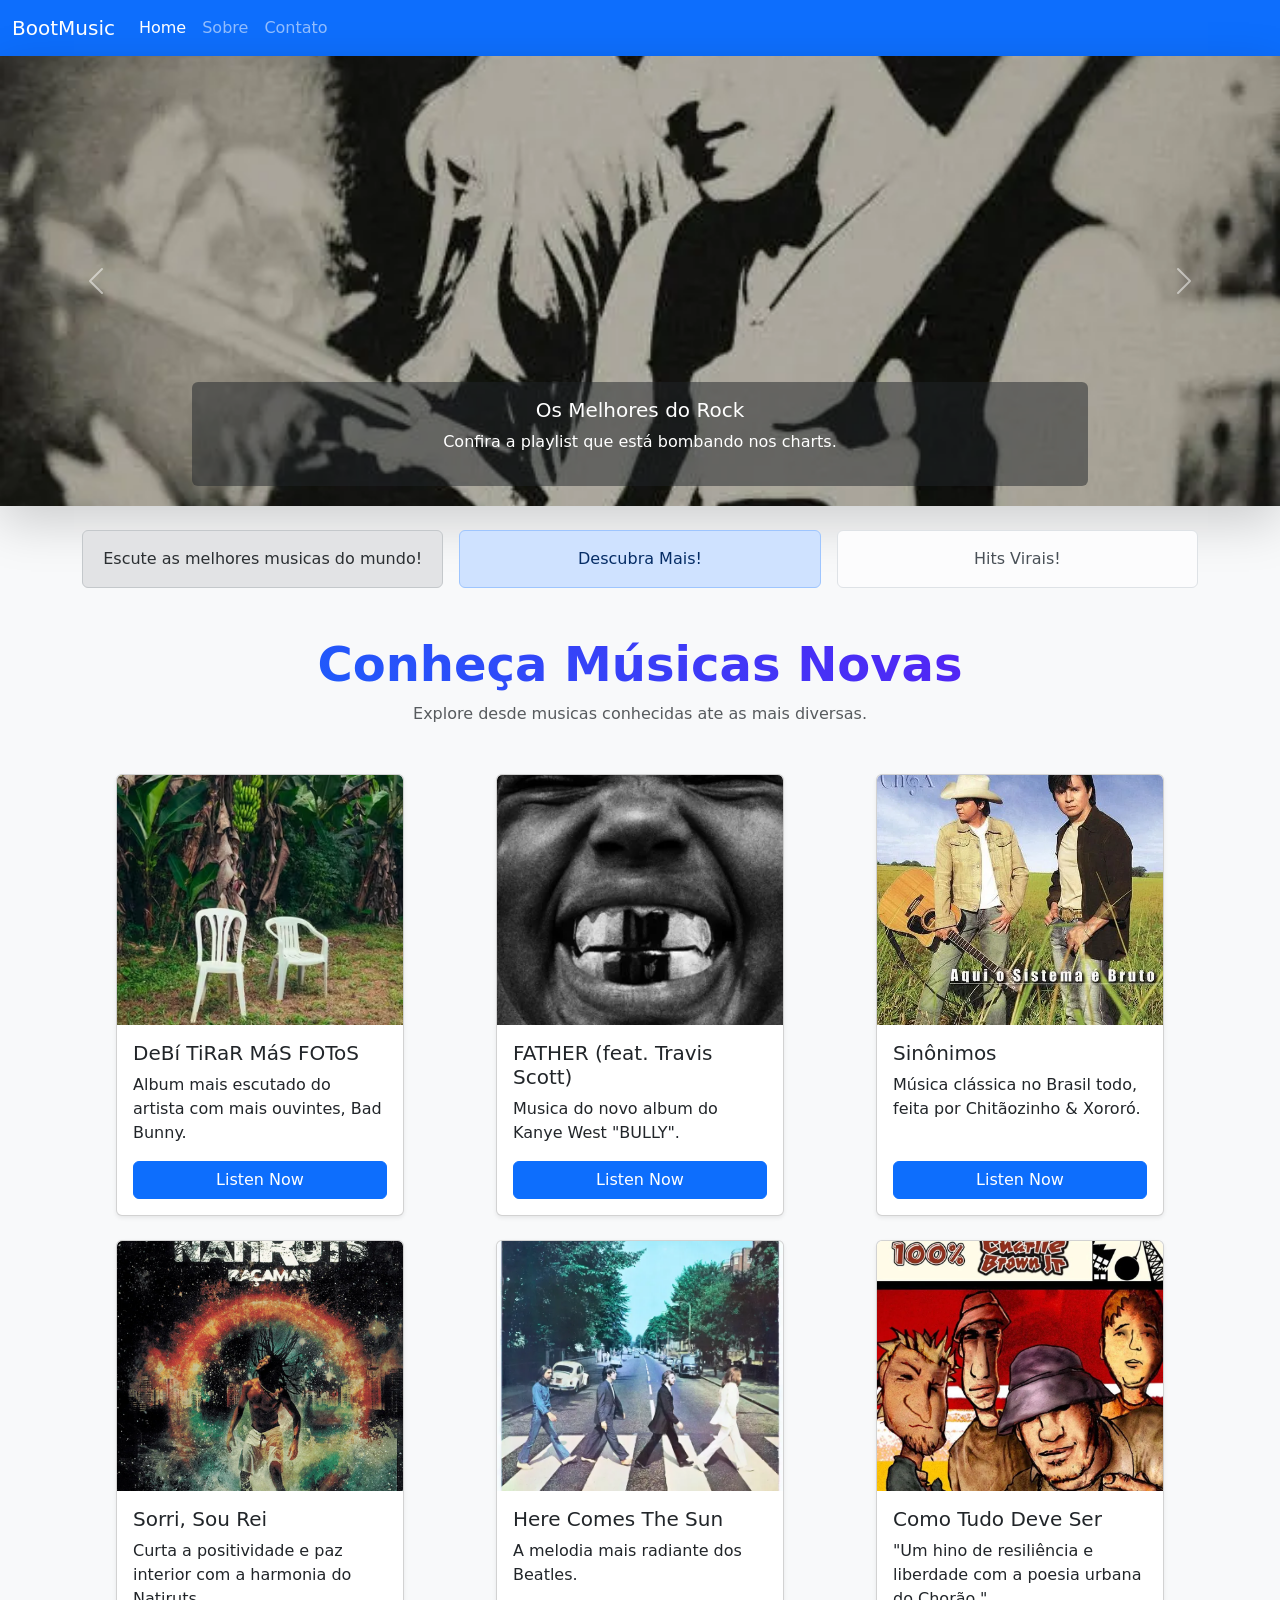
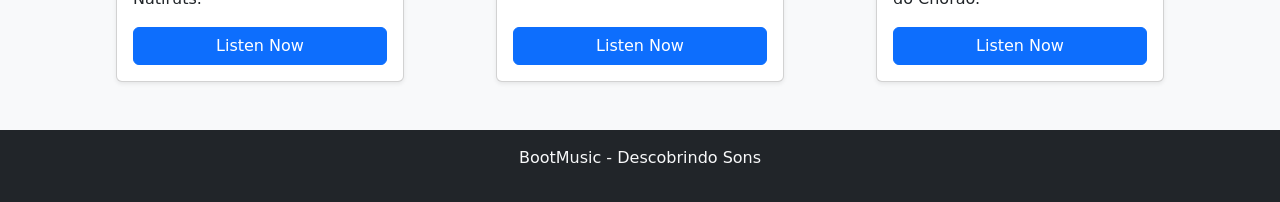
==== commit 070aee9f: "DSM - Bootstrap" ====
--- a/index.html
+++ b/index.html
@@ -125,8 +125,8 @@
                     <img src="img/badbunny.avif" class="card-img-top" alt="Bad Bunny">
                     <div class="card-body d-flex flex-column">
                         <h5 class="card-title">DeBí TiRaR MáS FOToS</h5>
-                        <p class="card-text">Música mais escutada do artista com mais ouvintes, Bad Bunny.</p>
-                        <a href="#" class="btn btn-primary mt-auto">Listen Now</a>
+                        <p class="card-text">Album mais escutado do artista com mais ouvintes, Bad Bunny.</p>
+                        <a href="https://music.youtube.com/playlist?list=OLAK5uy_lyHAnjFoQ3oA99xB_bjZRFiSu43NthCfY&si=zpRNlL_cAMim5BZn" class="btn btn-primary mt-auto">Listen Now</a>
                     </div>
                 </div>
             </div>
